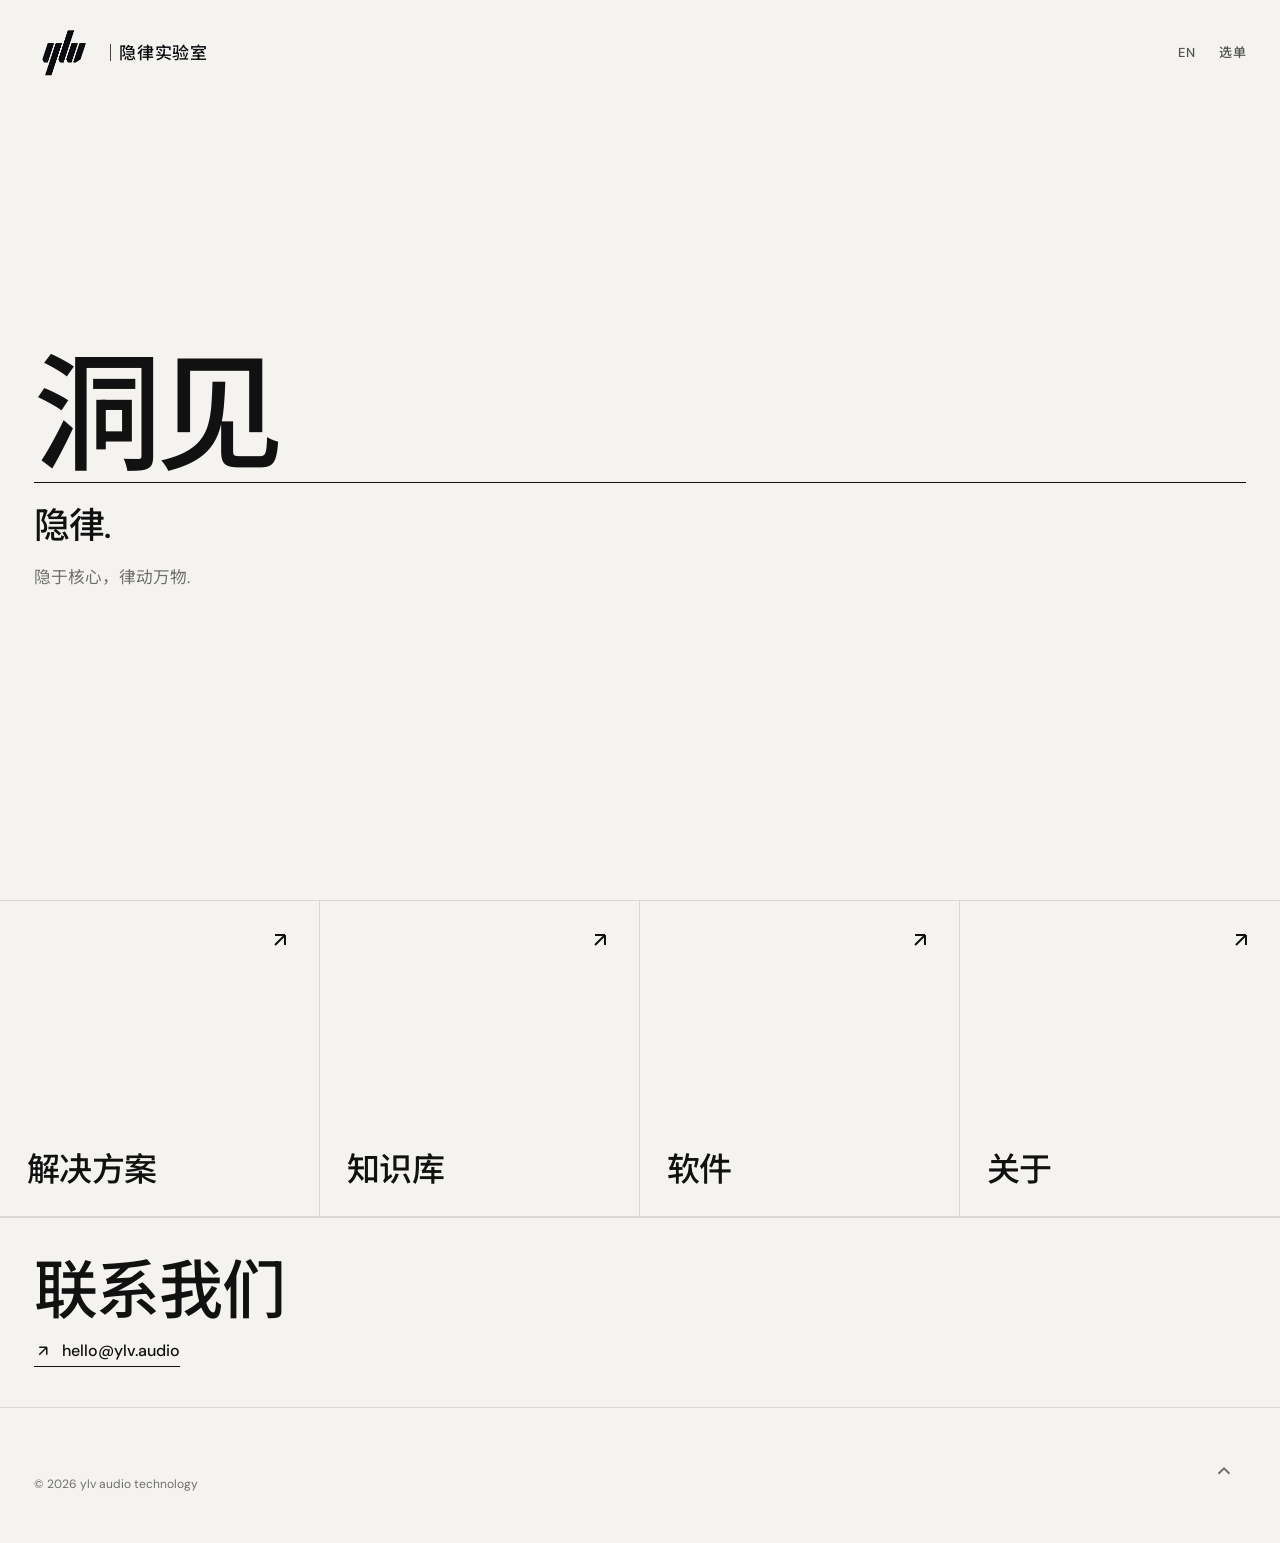
==== index.html @ 5e6a7d62 "website v0.1" ====
<!doctype html>
<html lang="zh-CN">
    <head>
        <meta charset="UTF-8" />
        <meta name="viewport" content="width=device-width, initial-scale=1.0" />
        <title>隐律实验室</title>
        <link rel="stylesheet" href="style.css" />
        <link rel="preconnect" href="https://fonts.googleapis.com" />
        <link rel="preconnect" href="https://fonts.gstatic.com" crossorigin />
        <link
            href="https://fonts.googleapis.com/css2?family=DM+Sans:opsz,wght@9..40,300;9..40,400;9..40,500;9..40,600;9..40,700&family=Noto+Sans+SC:wght@300;400;500;700&display=swap"
            rel="stylesheet"
        />
    </head>
    <body>
        <input type="checkbox" class="menu-check" id="menu-opener" />

        <header class="site-header">
            <a href="/" class="logo">
                <img src="Logo/logo.drawio.png" alt="ylv" />
                <span class="logo-text">｜隐律实验室</span>
            </a>
            <div class="header-actions">
                <a href="en.html" class="lang-switch">EN</a>
                <label for="menu-opener" class="menu-btn">选单</label>
            </div>
        </header>

        <div class="global-menu">
            <div class="menu-header">
                <span class="menu-logo">隐律实验室</span>
                <label for="menu-opener" class="menu-close">关闭</label>
            </div>
            <div class="menu-body">
                <h2>选单</h2>
                <ul class="menu-list">
                    <li><a href="#products">解决方案</a></li>
                    <li><a href="#knowledge">知识库</a></li>
                    <li><a href="#software">软件</a></li>
                    <li><a href="#about">关于</a></li>
                </ul>
            </div>
        </div>

        <main>
            <section class="fv">
                <h1 class="fv-copy">
                    <span class="fv-line1"> 洞见 </span>
                    <span class="fv-line2">隐律.</span>
                </h1>
                <div class="fv-desc">隐于核心，律动万物.</div>
            </section>

            <section class="business" id="products">
                <div class="business-grid">
                    <a href="#" class="business-item">
                        <svg
                            class="i-arrow"
                            viewBox="0 0 24 24"
                            fill="none"
                            stroke="currentColor"
                            stroke-width="2"
                        >
                            <path d="M7 17L17 7M17 7H7M17 7V17" />
                        </svg>
                        <span>解决方案</span>
                    </a>
                    <a href="#" class="business-item">
                        <svg
                            class="i-arrow"
                            viewBox="0 0 24 24"
                            fill="none"
                            stroke="currentColor"
                            stroke-width="2"
                        >
                            <path d="M7 17L17 7M17 7H7M17 7V17" />
                        </svg>
                        <span>知识库</span>
                    </a>
                    <a href="#" class="business-item">
                        <svg
                            class="i-arrow"
                            viewBox="0 0 24 24"
                            fill="none"
                            stroke="currentColor"
                            stroke-width="2"
                        >
                            <path d="M7 17L17 7M17 7H7M17 7V17" />
                        </svg>
                        <span>软件</span>
                    </a>
                    <a href="#about" class="business-item">
                        <svg
                            class="i-arrow"
                            viewBox="0 0 24 24"
                            fill="none"
                            stroke="currentColor"
                            stroke-width="2"
                        >
                            <path d="M7 17L17 7M17 7H7M17 7V17" />
                        </svg>
                        <span>关于</span>
                    </a>
                </div>
            </section>

            <section class="cta" id="contact">
                <div class="cta-inner">
                    <h2>联系我们</h2>
                    <a href="mailto:hello@ylv.audio" class="cta-link">
                        <svg
                            class="i-arrow"
                            viewBox="0 0 24 24"
                            fill="none"
                            stroke="currentColor"
                            stroke-width="2"
                        >
                            <path d="M7 17L17 7M17 7H7M17 7V17" />
                        </svg>
                        hello@ylv.audio
                    </a>
                </div>
            </section>
        </main>

        <footer class="site-footer" id="about">
            <a
                href="#"
                class="return-top"
                onclick="
                    window.scrollTo({ top: 0, behavior: 'smooth' });
                    return false;
                "
            >
                <svg
                    viewBox="0 0 24 24"
                    fill="none"
                    stroke="currentColor"
                    stroke-width="2"
                >
                    <path d="M18 15L12 9L6 15" />
                </svg>
            </a>
            <div class="copyright">&copy; 2026 ylv audio technology</div>
        </footer>
    </body>
</html>
---- style.css ----
/* ─── reset ─── */
*,
*::before,
*::after {
    box-sizing: border-box;
    margin: 0;
    padding: 0;
}
html {
    scroll-behavior: smooth;
}

:root {
    --bg: #f5f3ef;
    --fg: #111111;
    --muted: #6e6e6e;
    --line: rgba(17, 17, 17, 0.12);
    --space: clamp(1rem, 0.5rem + 2vw, 3rem);
}

body {
    font-family:
        "DM Sans",
        "Noto Sans SC",
        -apple-system,
        BlinkMacSystemFont,
        sans-serif;
    font-size: clamp(15px, 0.85rem + 0.25vw, 17px);
    line-height: 1.45;
    color: var(--fg);
    background: var(--bg);
    -webkit-font-smoothing: antialiased;
}

a {
    color: inherit;
    text-decoration: none;
}
img {
    display: block;
    max-width: 100%;
}
ul {
    list-style: none;
}

/* ─── menu checkbox ─── */
.menu-check {
    position: absolute;
    opacity: 0;
    width: 0;
    height: 0;
}

/* ─── header ─── */
.site-header {
    position: fixed;
    top: 0;
    left: 0;
    right: 0;
    display: flex;
    align-items: center;
    justify-content: space-between;
    padding: 24px var(--space);
    z-index: 100;
    mix-blend-mode: difference;
}

.site-header .logo {
    display: flex;
    align-items: center;
    gap: 10px;
}

.site-header .logo img {
    width: 58px;
    height: 58px;
    object-fit: contain;
    filter: invert(1);
}

.logo-text {
    font-family: "DM Sans", "Noto Sans SC", sans-serif;
    font-size: 17px;
    font-weight: 500;
    letter-spacing: 0.04em;
    color: #fff;
    white-space: nowrap;
}

.header-actions {
    display: flex;
    align-items: center;
    gap: 24px;
    color: #fff;
    font-size: 13px;
    font-weight: 500;
    letter-spacing: 0.04em;
}

.lang-switch {
    opacity: 0.7;
    transition: opacity 0.15s ease;
    cursor: pointer;
}

.lang-switch:hover {
    opacity: 1;
}

.menu-btn,
.menu-close {
    cursor: pointer;
    opacity: 0.7;
    transition: opacity 0.15s ease;
}

.menu-btn:hover,
.menu-close:hover {
    opacity: 1;
}

/* ─── global menu ─── */
.global-menu {
    position: fixed;
    inset: 0;
    background: var(--bg);
    z-index: 200;
    display: flex;
    flex-direction: column;
    padding: 24px var(--space);
    opacity: 0;
    pointer-events: none;
    transition: opacity 0.35s ease;
}

.menu-check:checked ~ .global-menu {
    opacity: 1;
    pointer-events: auto;
}

.menu-header {
    display: flex;
    align-items: center;
    justify-content: space-between;
    margin-bottom: calc(var(--space) * 1.5);
}

.menu-logo {
    font-size: 15px;
    font-weight: 500;
    letter-spacing: 0.01em;
}

.menu-body h2 {
    font-size: 12px;
    font-weight: 500;
    letter-spacing: 0.08em;
    text-transform: uppercase;
    color: var(--muted);
    margin-bottom: calc(var(--space) * 0.8);
}

.menu-list li + li {
    border-top: 1px solid var(--line);
}

.menu-list a {
    display: block;
    padding: calc(var(--space) * 0.5) 0;
    font-size: clamp(28px, 5vw, 56px);
    font-weight: 500;
    letter-spacing: -0.02em;
    transition: opacity 0.15s ease;
}

.menu-list a:hover {
    opacity: 0.45;
}

/* ─── fv / hero ─── */
.fv {
    min-height: 100vh;
    display: flex;
    flex-direction: column;
    justify-content: center;
    padding: 120px var(--space) calc(var(--space) * 2);
}

.fv-copy {
    margin-bottom: calc(var(--space) * 0.6);
}

.fv-line1 {
    display: block;
    font-size: clamp(72px, 14vw, 220px);
    font-weight: 500;
    line-height: 0.85;
    letter-spacing: -0.04em;
    border-bottom: 1px solid var(--fg);
    padding-bottom: 0.08em;
    margin-bottom: 0.18em;
}

.fv-line2 {
    display: block;
    font-size: clamp(28px, 4vw, 64px);
    font-weight: 500;
    line-height: 1.1;
    letter-spacing: -0.02em;
}

:lang(zh-CN) .fv-line1 {
    font-size: clamp(56px, 10vw, 160px);
}

:lang(zh-CN) .fv-line2 {
    font-size: clamp(22px, 2.8vw, 48px);
}

.fv-desc {
    font-size: clamp(15px, 1.3vw, 20px);
    font-weight: 400;
    color: var(--muted);
    max-width: 32ch;
    line-height: 1.5;
}

/* ─── business / nav tiles ─── */
.business {
    border-top: 1px solid var(--line);
    border-bottom: 1px solid var(--line);
}

.business-grid {
    display: grid;
    grid-template-columns: 1fr;
}

@media (min-width: 900px) {
    .business-grid {
        grid-template-columns: repeat(4, 1fr);
    }
}

.business-item {
    position: relative;
    display: flex;
    flex-direction: column;
    justify-content: space-between;
    min-height: clamp(280px, 35vh, 420px);
    padding: calc(var(--space) * 0.8);
    border-bottom: 1px solid var(--line);
    transition: background 0.2s ease;
}

@media (min-width: 900px) {
    .business-item {
        border-bottom: none;
        border-right: 1px solid var(--line);
    }
    .business-item:last-child {
        border-right: none;
    }
}

.business-item:hover {
    background: rgba(17, 17, 17, 0.02);
}

.business-item .i-arrow {
    width: 24px;
    height: 24px;
    align-self: flex-end;
    transition: transform 0.2s ease;
}

.business-item:hover .i-arrow {
    transform: translate(3px, -3px);
}

.business-item span {
    font-size: 33px;
    font-weight: 500;
    line-height: 1.15;
    letter-spacing: -0.02em;
}

/* ─── works / cases list ─── */
.works {
    padding: calc(var(--space) * 1.5) var(--space);
}

.works-header {
    padding-bottom: calc(var(--space) * 0.6);
    border-bottom: 1px solid var(--line);
    margin-bottom: calc(var(--space) * 0.6);
}

.works-header h2 {
    font-size: 12px;
    font-weight: 500;
    letter-spacing: 0.08em;
    text-transform: uppercase;
    color: var(--muted);
}

.works-list li {
    display: grid;
    grid-template-columns: 1fr;
    gap: 12px;
    padding: calc(var(--space) * 0.6) 0;
    border-bottom: 1px solid var(--line);
}

@media (min-width: 768px) {
    .works-list li {
        grid-template-columns: 200px 1fr;
        align-items: baseline;
        gap: 24px;
    }
}

.works-meta {
    display: flex;
    gap: 16px;
    font-size: 13px;
    font-weight: 500;
    color: var(--muted);
}

.works-body h4 {
    font-size: clamp(18px, 2vw, 26px);
    font-weight: 500;
    line-height: 1.25;
    letter-spacing: -0.01em;
}

/* ─── cta ─── */
.cta {
    border-top: 1px solid var(--line);
    padding: calc(var(--space) * 1.2) var(--space);
}

.cta-inner h2 {
    font-size: clamp(32px, 5vw, 64px);
    font-weight: 500;
    line-height: 1.05;
    letter-spacing: -0.02em;
    margin-bottom: calc(var(--space) * 0.4);
}

.cta-inner p {
    font-size: clamp(14px, 1.1vw, 17px);
    color: var(--muted);
    margin-bottom: calc(var(--space) * 0.6);
}

.cta-link {
    display: inline-flex;
    align-items: center;
    gap: 10px;
    font-size: 16px;
    font-weight: 500;
    padding-bottom: 4px;
    border-bottom: 1px solid var(--fg);
    transition: opacity 0.15s ease;
}

.cta-link:hover {
    opacity: 0.5;
}

.cta-link .i-arrow {
    width: 18px;
    height: 18px;
}

/* ─── footer ─── */
.site-footer {
    position: relative;
    padding: calc(var(--space) * 1.2) var(--space) calc(var(--space) * 1.5);
    border-top: 1px solid var(--line);
}

.return-top {
    position: absolute;
    top: calc(var(--space) * 1.2);
    right: var(--space);
    width: 44px;
    height: 44px;
    display: grid;
    place-items: center;
    color: var(--muted);
    transition: color 0.15s ease;
}

.return-top:hover {
    color: var(--fg);
}

.return-top svg {
    width: 22px;
    height: 22px;
}

.footer-dl {
    display: grid;
    grid-template-columns: 24px 1fr;
    gap: 16px;
    padding: calc(var(--space) * 0.5) 0;
    border-bottom: 1px solid var(--line);
}

.footer-dl dt {
    font-size: 13px;
    font-weight: 600;
    color: var(--muted);
}

.footer-dl dd {
    font-size: 15px;
    line-height: 1.5;
}

.footer-dl dd a {
    border-bottom: 1px solid transparent;
    transition:
        border-color 0.15s ease,
        opacity 0.15s ease;
}

.footer-dl dd a:hover {
    border-bottom-color: var(--fg);
    opacity: 0.7;
}

.footer-nav {
    display: flex;
    flex-wrap: wrap;
    gap: 20px;
}

.footer-nav a {
    color: var(--muted);
    transition: color 0.15s ease;
}

.footer-nav a:hover {
    color: var(--fg);
}

.copyright {
    margin-top: calc(var(--space) * 0.8);
    font-size: 12px;
    color: var(--muted);
}
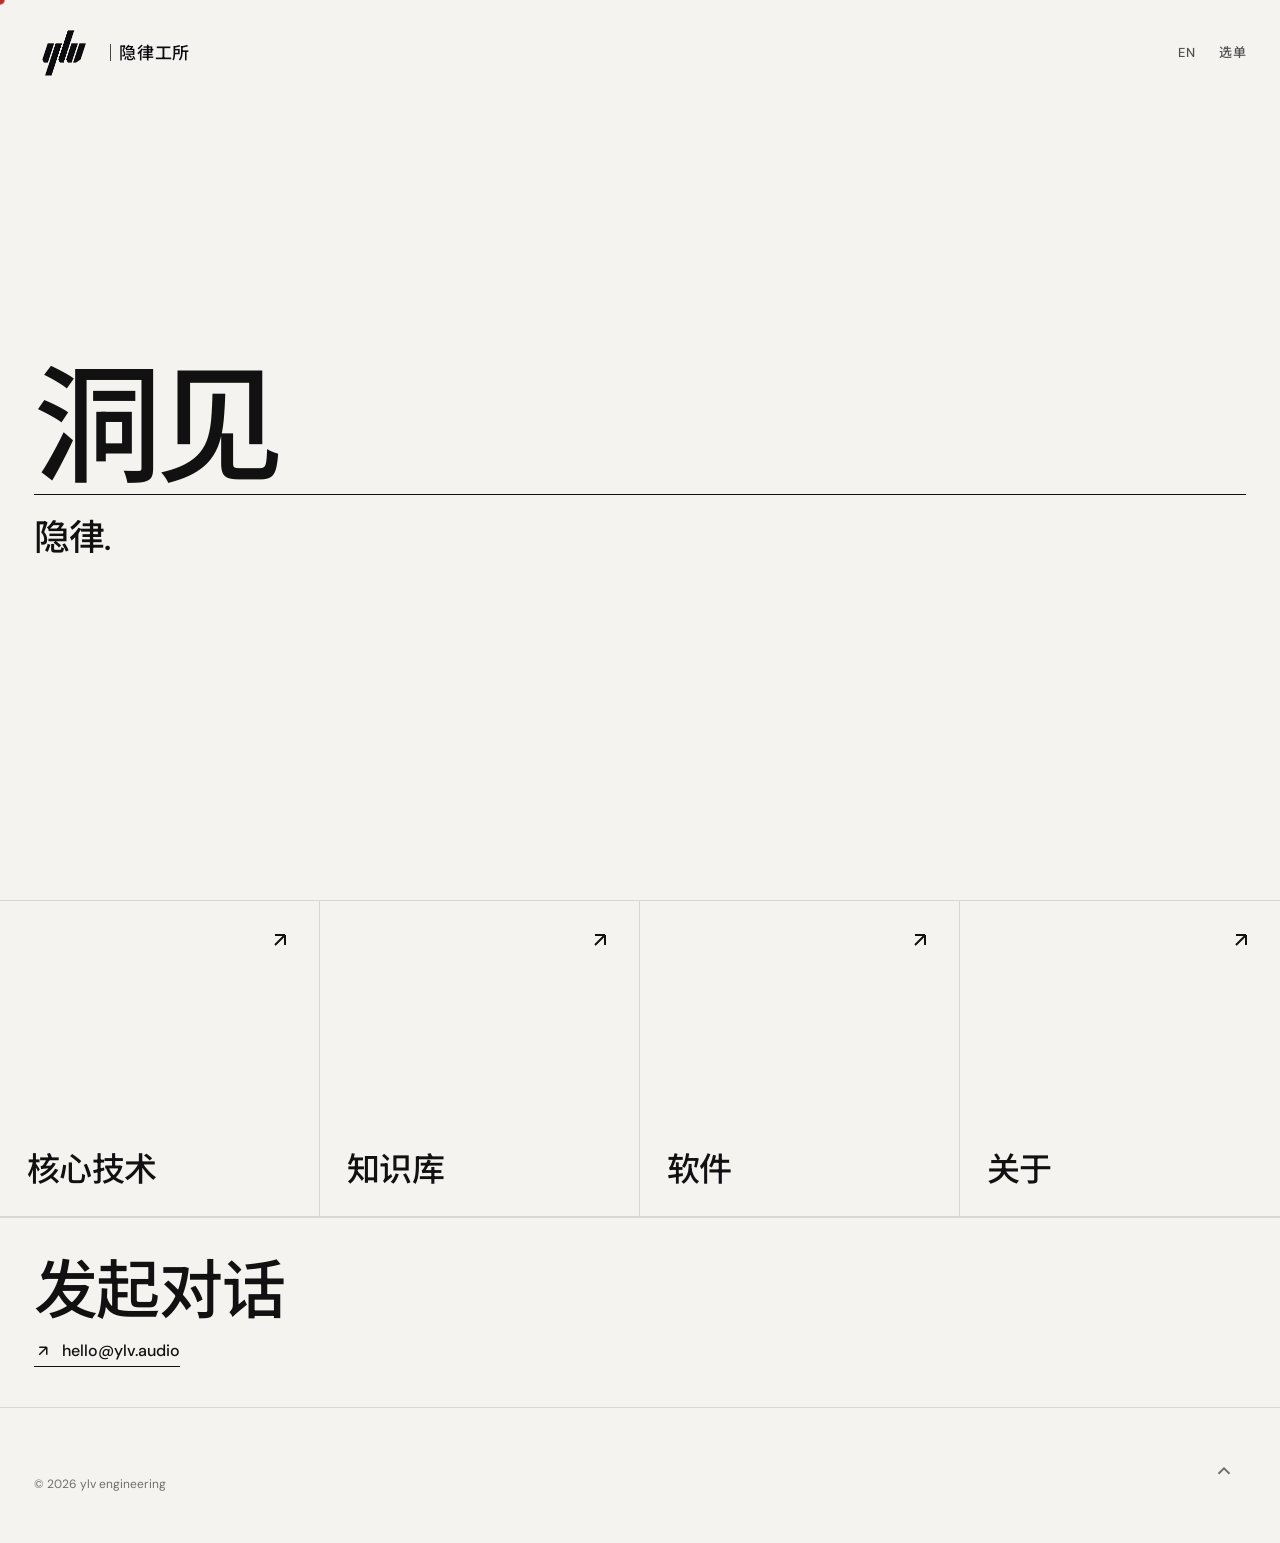
==== commit 31f64176: "update with finer definition" ====
--- a/index.html
+++ b/index.html
@@ -3,7 +3,7 @@
     <head>
         <meta charset="UTF-8" />
         <meta name="viewport" content="width=device-width, initial-scale=1.0" />
-        <title>隐律实验室</title>
+        <title>隐律工所</title>
         <link rel="stylesheet" href="style.css" />
         <link rel="preconnect" href="https://fonts.googleapis.com" />
         <link rel="preconnect" href="https://fonts.gstatic.com" crossorigin />
@@ -11,14 +11,114 @@
             href="https://fonts.googleapis.com/css2?family=DM+Sans:opsz,wght@9..40,300;9..40,400;9..40,500;9..40,600;9..40,700&family=Noto+Sans+SC:wght@300;400;500;700&display=swap"
             rel="stylesheet"
         />
+        <style>
+            .custom-cursor {
+                position: fixed;
+                left: 0;
+                top: 0;
+                width: 10px;
+                height: 10px;
+                margin-left: -5px;
+                margin-top: -5px;
+                background: #b8302a;
+                border: 1px solid rgba(255, 255, 255, 0.35);
+                border-radius: 50%;
+                pointer-events: none;
+                z-index: 9999;
+                transition:
+                    width 0.25s ease,
+                    height 0.25s ease,
+                    margin 0.25s ease;
+            }
+            .custom-cursor.hover {
+                width: 20px;
+                height: 20px;
+                margin-left: -10px;
+                margin-top: -10px;
+            }
+            body,
+            a,
+            label,
+            .business-item,
+            .cta-link,
+            .menu-btn,
+            .menu-close,
+            .lang-switch,
+            .return-top {
+                cursor: none;
+            }
+            @media (pointer: coarse) {
+                .custom-cursor {
+                    display: none;
+                }
+                body,
+                a,
+                label,
+                .business-item,
+                .cta-link,
+                .menu-btn,
+                .menu-close,
+                .lang-switch,
+                .return-top {
+                    cursor: auto;
+                }
+            }
+            .reveal {
+                opacity: 0;
+                transform: translateY(28px);
+                transition:
+                    opacity 0.8s cubic-bezier(0.16, 1, 0.3, 1),
+                    transform 0.8s cubic-bezier(0.16, 1, 0.3, 1);
+            }
+            .reveal.revealed {
+                opacity: 1;
+                transform: translateY(0);
+            }
+            .fv-line1,
+            .fv-line2 {
+                opacity: 0;
+                transform: translateY(30px);
+            }
+            .fv-line1 {
+                animation: fadeUp 0.9s cubic-bezier(0.16, 1, 0.3, 1) 0.2s
+                    forwards;
+            }
+            .fv-line2 {
+                animation: fadeUp 0.9s cubic-bezier(0.16, 1, 0.3, 1) 0.45s
+                    forwards;
+            }
+            @keyframes fadeUp {
+                to {
+                    opacity: 1;
+                    transform: translateY(0);
+                }
+            }
+            .business-item {
+                transition:
+                    background 0.2s ease,
+                    transform 0.35s cubic-bezier(0.16, 1, 0.3, 1);
+            }
+            .business-item:hover {
+                transform: translateY(-3px);
+            }
+            .cta-link {
+                transition:
+                    opacity 0.15s ease,
+                    transform 0.25s ease;
+            }
+            .cta-link:hover {
+                transform: translateX(3px);
+            }
+        </style>
     </head>
     <body>
+        <div class="custom-cursor"></div>
         <input type="checkbox" class="menu-check" id="menu-opener" />
 
         <header class="site-header">
             <a href="/" class="logo">
-                <img src="Logo/logo.drawio.png" alt="ylv" />
-                <span class="logo-text">｜隐律实验室</span>
+                <img src="Logo/logo_c.drawio.png" alt="ylv" />
+                <span class="logo-text">｜隐律工所</span>
             </a>
             <div class="header-actions">
                 <a href="en.html" class="lang-switch">EN</a>
@@ -28,13 +128,13 @@
 
         <div class="global-menu">
             <div class="menu-header">
-                <span class="menu-logo">隐律实验室</span>
+                <span class="menu-logo">隐律工所</span>
                 <label for="menu-opener" class="menu-close">关闭</label>
             </div>
             <div class="menu-body">
                 <h2>选单</h2>
                 <ul class="menu-list">
-                    <li><a href="#products">解决方案</a></li>
+                    <li><a href="#products">核心技术</a></li>
                     <li><a href="#knowledge">知识库</a></li>
                     <li><a href="#software">软件</a></li>
                     <li><a href="#about">关于</a></li>
@@ -48,10 +148,9 @@
                     <span class="fv-line1"> 洞见 </span>
                     <span class="fv-line2">隐律.</span>
                 </h1>
-                <div class="fv-desc">隐于核心，律动万物.</div>
             </section>
 
-            <section class="business" id="products">
+            <section class="business reveal" id="products">
                 <div class="business-grid">
                     <a href="#" class="business-item">
                         <svg
@@ -63,7 +162,7 @@
                         >
                             <path d="M7 17L17 7M17 7H7M17 7V17" />
                         </svg>
-                        <span>解决方案</span>
+                        <span>核心技术</span>
                     </a>
                     <a href="#" class="business-item">
                         <svg
@@ -104,9 +203,9 @@
                 </div>
             </section>
 
-            <section class="cta" id="contact">
+            <section class="cta reveal" id="contact">
                 <div class="cta-inner">
-                    <h2>联系我们</h2>
+                    <h2>发起对话</h2>
                     <a href="mailto:hello@ylv.audio" class="cta-link">
                         <svg
                             class="i-arrow"
@@ -123,7 +222,7 @@
             </section>
         </main>
 
-        <footer class="site-footer" id="about">
+        <footer class="site-footer reveal" id="about">
             <a
                 href="#"
                 class="return-top"
@@ -141,7 +240,38 @@
                     <path d="M18 15L12 9L6 15" />
                 </svg>
             </a>
-            <div class="copyright">&copy; 2026 ylv audio technology</div>
+            <div class="copyright">&copy; 2026 ylv engineering</div>
         </footer>
+        <script>
+            const cursor = document.querySelector(".custom-cursor");
+            document.addEventListener("mousemove", (e) => {
+                cursor.style.left = e.clientX + "px";
+                cursor.style.top = e.clientY + "px";
+            });
+            const hoverables = document.querySelectorAll(
+                "a, label, .business-item, .cta-link, .menu-btn, .menu-close",
+            );
+            hoverables.forEach((el) => {
+                el.addEventListener("mouseenter", () =>
+                    cursor.classList.add("hover"),
+                );
+                el.addEventListener("mouseleave", () =>
+                    cursor.classList.remove("hover"),
+                );
+            });
+            const reveals = document.querySelectorAll(".reveal");
+            const observer = new IntersectionObserver(
+                (entries) => {
+                    entries.forEach((entry) => {
+                        if (entry.isIntersecting) {
+                            entry.target.classList.add("revealed");
+                            observer.unobserve(entry.target);
+                        }
+                    });
+                },
+                { threshold: 0.08 },
+            );
+            reveals.forEach((el) => observer.observe(el));
+        </script>
     </body>
 </html>
